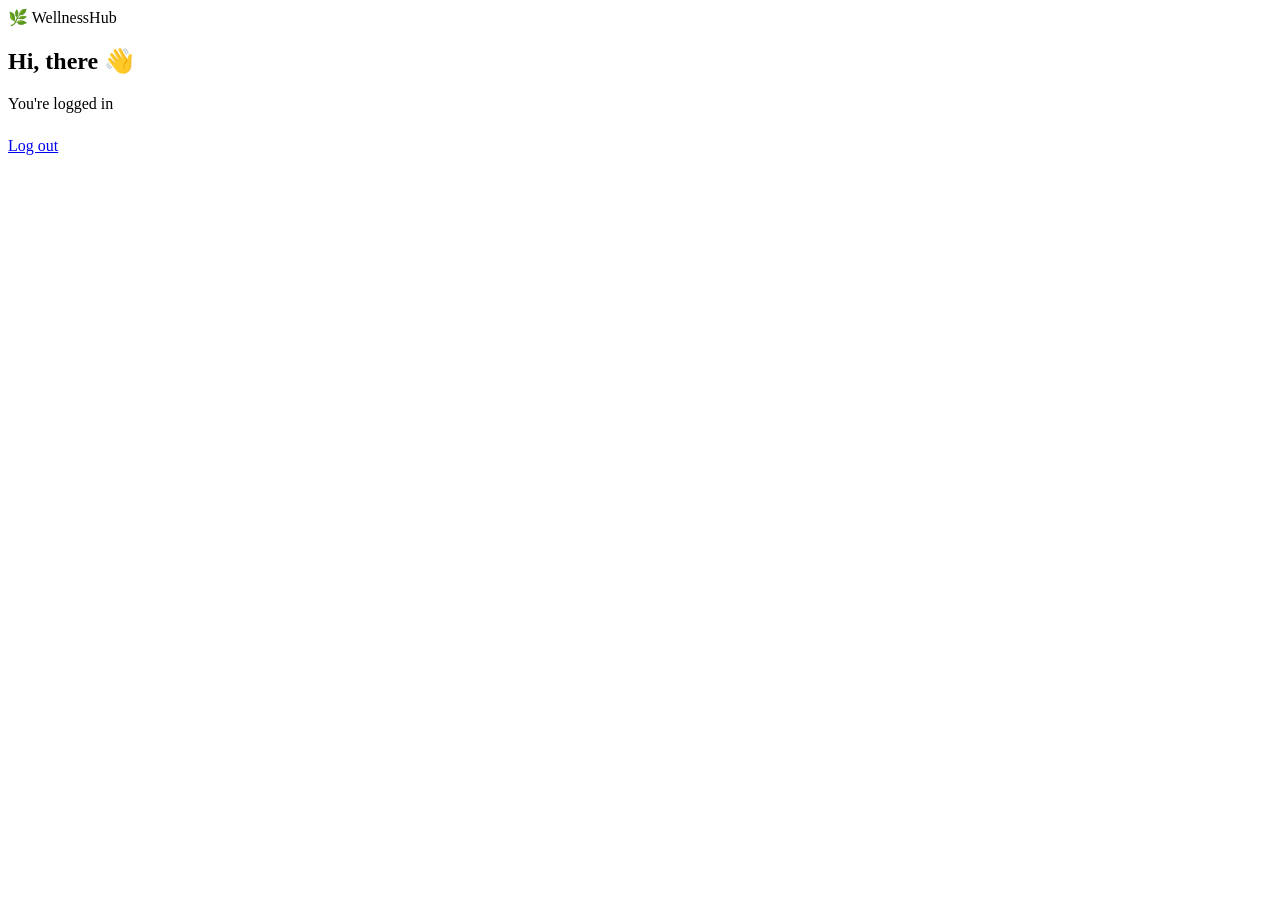
==== dashboard.html @ f6b15fd8 "Add files via upload" ====
<!DOCTYPE html>
<html lang="en">
<head>
  <meta charset="UTF-8" />
  <meta name="viewport" content="width=device-width, initial-scale=1.0" />
  <title>Dashboard WellnessHub</title>
  <link rel="stylesheet" href="css/style.css" />
</head>
<body>

  <main class="screen">
    <div class="card dashboard-shell">

      <div class="brand" style="justify-content:center;">
        <span class="brand-mark" aria-hidden="true">🌿</span>
        <span class="brand-name">WellnessHub</span>
      </div>

      <h2>Hi, <span id="dashboard-user">there</span> 👋</h2>
      <p>You're logged in</p>

      <p style="margin-top:24px;">
        <a href="#" id="logout-link">Log out</a>
      </p>
    </div>
  </main>

  <script src="js/script.js"></script>
</body>
</html>
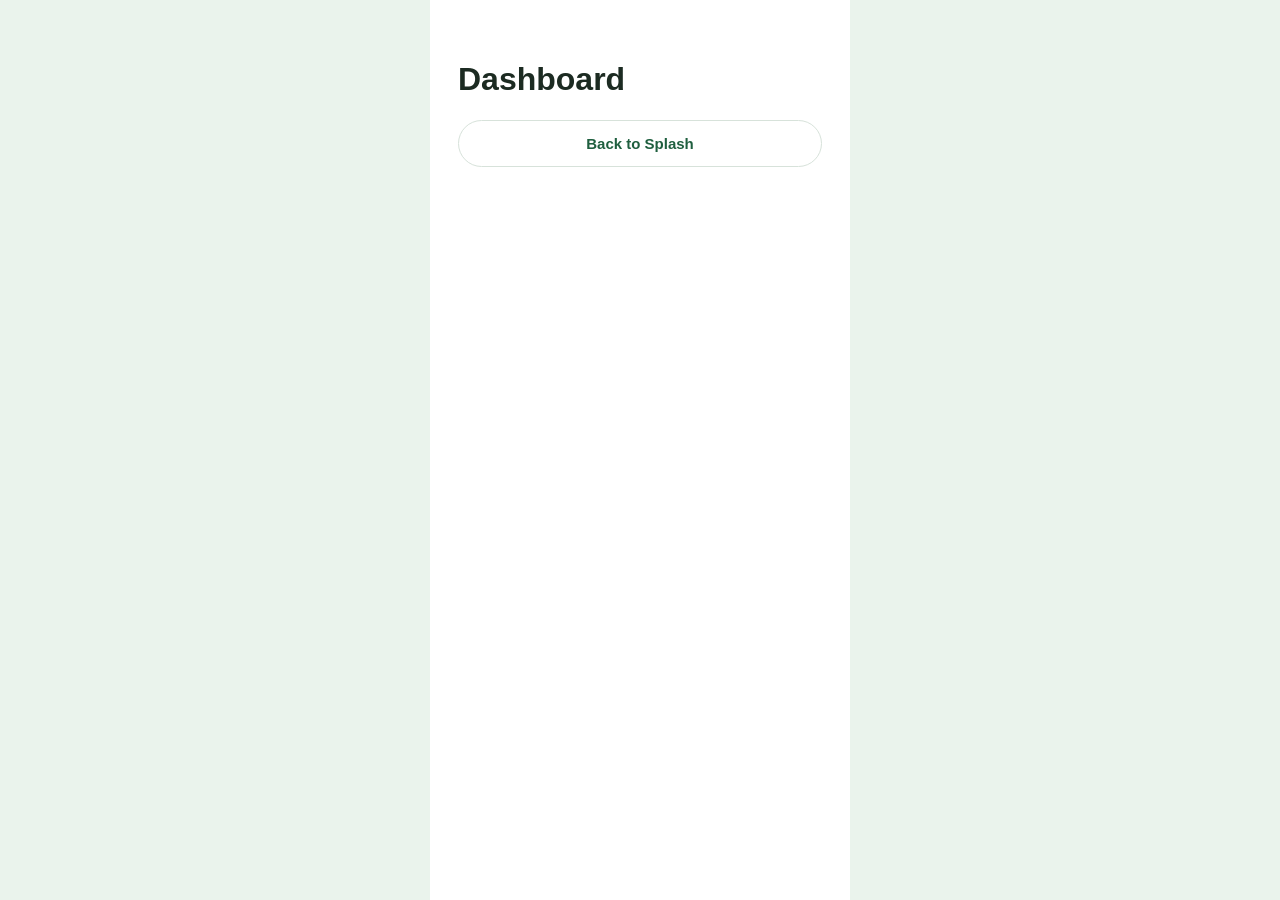
==== commit 8fed170e: "Add files via upload" ====
--- a/dashboard.html
+++ b/dashboard.html
@@ -1,30 +1,15 @@
 <!DOCTYPE html>
 <html lang="en">
 <head>
-  <meta charset="UTF-8" />
-  <meta name="viewport" content="width=device-width, initial-scale=1.0" />
-  <title>Dashboard WellnessHub</title>
-  <link rel="stylesheet" href="css/style.css" />
+<meta charset="UTF-8">
+<meta name="viewport" content="width=device-width, initial-scale=1.0">
+<title>Dashboard - WellnessHub</title>
+<link rel="stylesheet" href="style.css">
 </head>
 <body>
-
-  <main class="screen">
-    <div class="card dashboard-shell">
-
-      <div class="brand" style="justify-content:center;">
-        <span class="brand-mark" aria-hidden="true">🌿</span>
-        <span class="brand-name">WellnessHub</span>
-      </div>
-
-      <h2>Hi, <span id="dashboard-user">there</span> 👋</h2>
-      <p>You're logged in</p>
-
-      <p style="margin-top:24px;">
-        <a href="#" id="logout-link">Log out</a>
-      </p>
-    </div>
+  <main class="screen dashboard-stub">
+    <h1>Dashboard</h1>
+    <a class="btn btn-outline" href="index.html">Back to Splash</a>
   </main>
-
-  <script src="js/script.js"></script>
 </body>
 </html>
--- a/style.css
+++ b/style.css
@@ -0,0 +1,192 @@
+
+:root {
+  --wh-green-dark: #1f5f3f;
+  --wh-green: #2f8f5b;
+  --wh-green-light: #eaf3ec;
+  --wh-text: #1c2b22;
+  --wh-muted: #5b6b60;
+  --wh-border: #d7e2da;
+  --wh-white: #ffffff;
+  --wh-radius: 10px;
+}
+
+* { box-sizing: border-box; }
+
+body {
+  margin: 0;
+  font-family: -apple-system, "Segoe UI", Roboto, Arial, sans-serif;
+  background: var(--wh-green-light);
+  color: var(--wh-text);
+  display: flex;
+  justify-content: center;
+  min-height: 100vh;
+}
+
+.screen {
+  width: 100%;
+  max-width: 420px;
+  min-height: 100vh;
+  background: var(--wh-white);
+  padding: 40px 28px 32px;
+  display: flex;
+  flex-direction: column;
+}
+
+
+.splash {
+  text-align: center;
+  justify-content: space-between;
+  background: linear-gradient(to bottom, #ffffff 45%, var(--wh-green) 45%);
+}
+
+.splash-top { padding-top: 40px; }
+
+.logo-mark {
+  width: 90px;
+  height: 90px;
+  margin: 0 auto 16px;
+}
+
+.brand-name {
+  font-size: 28px;
+  font-weight: 800;
+  color: var(--wh-green-dark);
+  margin: 0 0 12px;
+}
+
+.tagline {
+  color: var(--wh-muted);
+  font-size: 14px;
+  line-height: 1.5;
+  margin: 0 auto;
+  max-width: 260px;
+}
+
+.splash-actions {
+  display: flex;
+  gap: 12px;
+  padding-bottom: 20px;
+}
+
+
+h1.form-title {
+  font-size: 26px;
+  margin: 8px 0 4px;
+}
+
+p.form-subtitle {
+  color: var(--wh-muted);
+  margin: 0 0 24px;
+}
+
+.field { margin-bottom: 18px; }
+
+.field label {
+  display: block;
+  font-weight: 600;
+  font-size: 14px;
+  margin-bottom: 6px;
+}
+
+.field input[type="text"],
+.field input[type="email"],
+.field input[type="password"] {
+  width: 100%;
+  padding: 12px 14px;
+  border: 1px solid var(--wh-border);
+  border-radius: var(--wh-radius);
+  font-size: 14px;
+  background: var(--wh-green-light);
+}
+
+.field input:focus {
+  outline: 2px solid var(--wh-green);
+  outline-offset: 1px;
+}
+
+.field-error {
+  color: #b3261e;
+  font-size: 12px;
+  margin-top: 4px;
+  min-height: 14px;
+}
+
+.checkbox-row {
+  display: flex;
+  align-items: flex-start;
+  gap: 8px;
+  margin-bottom: 20px;
+  font-size: 14px;
+}
+
+.checkbox-row a { color: var(--wh-green-dark); }
+
+.forgot-link {
+  text-align: right;
+  margin: -8px 0 16px;
+  font-size: 13px;
+}
+
+.forgot-link a { color: var(--wh-muted); }
+
+.btn {
+  display: inline-block;
+  width: 100%;
+  padding: 14px 16px;
+  border-radius: 999px;
+  border: none;
+  font-size: 15px;
+  font-weight: 700;
+  cursor: pointer;
+  text-align: center;
+  text-decoration: none;
+}
+
+.btn-primary {
+  background: var(--wh-green);
+  color: var(--wh-white);
+}
+
+.btn-primary:disabled {
+  opacity: 0.6;
+  cursor: not-allowed;
+}
+
+.btn-outline {
+  background: var(--wh-white);
+  color: var(--wh-green-dark);
+  border: 1px solid var(--wh-border);
+}
+
+.divider {
+  text-align: center;
+  color: var(--wh-muted);
+  font-size: 13px;
+  margin: 20px 0;
+}
+
+.footer-note {
+  text-align: center;
+  font-size: 13px;
+  color: var(--wh-muted);
+  margin-top: 20px;
+}
+
+.footer-note a { color: var(--wh-green-dark); font-weight: 600; text-decoration: none; }
+
+.legal-note {
+  font-size: 12px;
+  color: var(--wh-muted);
+  text-align: center;
+  margin-top: 8px;
+}
+
+.legal-note a { color: var(--wh-green-dark); }
+
+  justify-content: center;
+  align-items: center;
+  text-align: center;
+  gap: 8px;
+}
+.dashboard-stub h1 { margin: 0; }
+.dashboard-stub p { color: var(--wh-muted); max-width: 260px; }
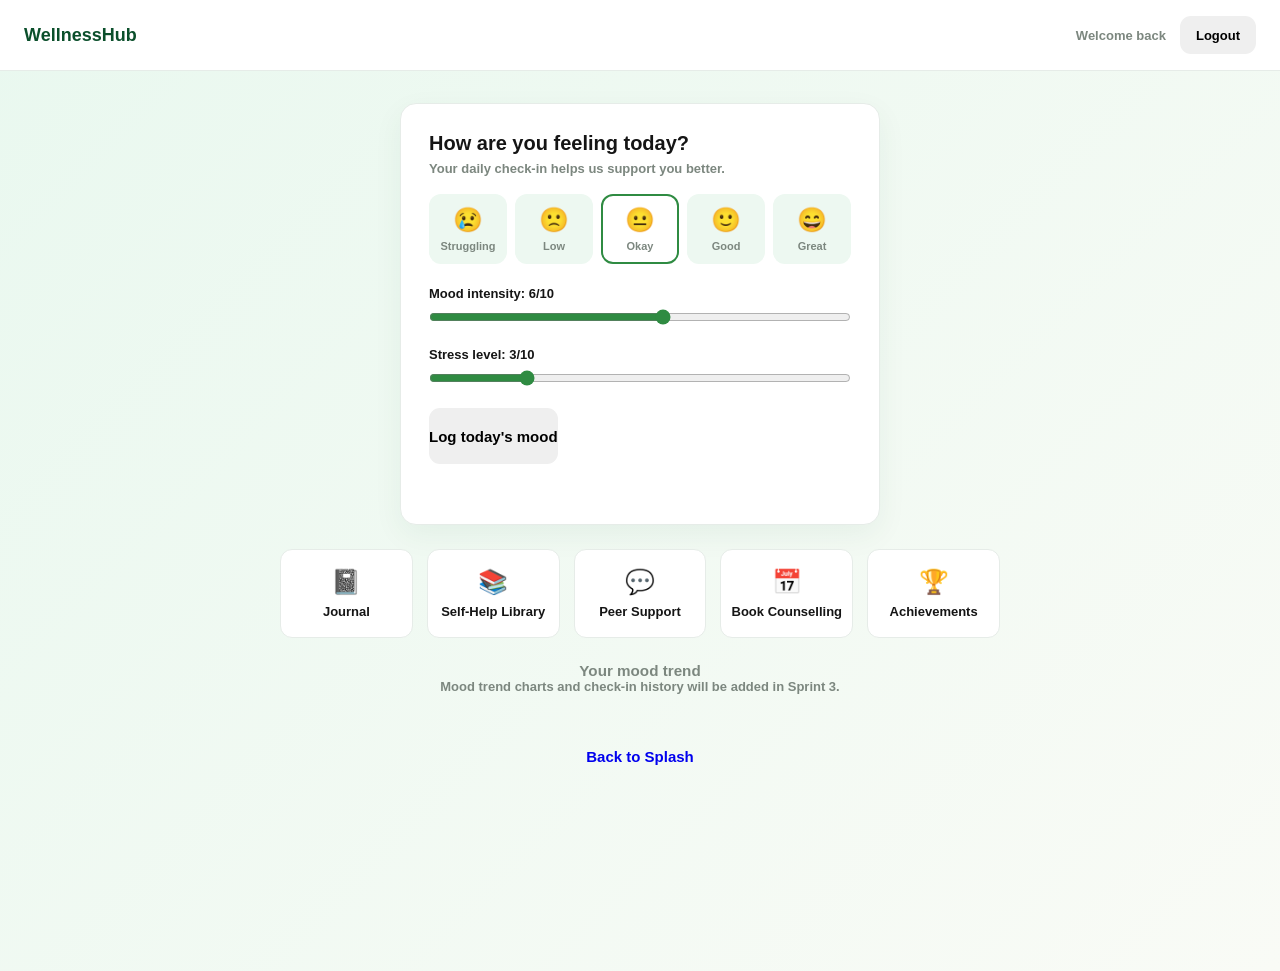
==== commit 62532050: "Add files via upload" ====
--- a/dashboard.html
+++ b/dashboard.html
@@ -7,9 +7,87 @@
 <link rel="stylesheet" href="style.css">
 </head>
 <body>
-  <main class="screen dashboard-stub">
-    <h1>Dashboard</h1>
-    <a class="btn btn-outline" href="index.html">Back to Splash</a>
+  <header class="dashboard-header">
+    <span class="brand-name-sm">WellnessHub</span>
+    <div class="header-actions">
+      <span class="user-greeting" id="userGreeting">Welcome back</span>
+      <button type="button" class="btn btn-outline btn-sm" onclick="logout()">Logout</button>
+    </div>
+  </header>
+
+  <main class="screen dashboard">
+
+    
+    <section class="mood-card">
+      <h2>How are you feeling today?</h2>
+      <p class="mood-subtitle">Your daily check-in helps us support you better.</p>
+
+      <div class="mood-emoji-row" id="moodEmojiRow">
+        <button type="button" class="mood-emoji" data-label="Struggling" data-score="2">
+          <span class="mood-emoji-icon">😢</span><span>Struggling</span>
+        </button>
+        <button type="button" class="mood-emoji" data-label="Low" data-score="4">
+          <span class="mood-emoji-icon">🙁</span><span>Low</span>
+        </button>
+        <button type="button" class="mood-emoji selected" data-label="Okay" data-score="6">
+          <span class="mood-emoji-icon">😐</span><span>Okay</span>
+        </button>
+        <button type="button" class="mood-emoji" data-label="Good" data-score="8">
+          <span class="mood-emoji-icon">🙂</span><span>Good</span>
+        </button>
+        <button type="button" class="mood-emoji" data-label="Great" data-score="10">
+          <span class="mood-emoji-icon">😄</span><span>Great</span>
+        </button>
+      </div>
+
+      <div class="mood-slider-block">
+        <label for="moodSlider">Mood intensity: <span id="moodScoreValue">6</span>/10</label>
+        <input type="range" id="moodSlider" min="1" max="10" value="6">
+      </div>
+
+      <div class="mood-slider-block">
+        <label for="stressSlider">Stress level: <span id="stressValue">3</span>/10</label>
+        <input type="range" id="stressSlider" min="1" max="10" value="3">
+      </div>
+
+      <button type="button" class="btn btn-primary" id="moodSubmitBtn" onclick="submitMoodCheckin()">Log today's mood</button>
+      <p class="mood-status" id="moodStatus"></p>
+    </section>
+
+    <section class="quick-links">
+      <a class="quick-link-card" href="#" aria-disabled="true">
+        <span class="quick-link-icon">📓</span>
+        <span>Journal</span>
+      </a>
+      <a class="quick-link-card" href="#" aria-disabled="true">
+        <span class="quick-link-icon">📚</span>
+        <span>Self-Help Library</span>
+      </a>
+      <a class="quick-link-card" href="#" aria-disabled="true">
+        <span class="quick-link-icon">💬</span>
+        <span>Peer Support</span>
+      </a>
+      <a class="quick-link-card" href="#" aria-disabled="true">
+        <span class="quick-link-icon">📅</span>
+        <span>Book Counselling</span>
+      </a>
+      <a class="quick-link-card" href="#" aria-disabled="true">
+        <span class="quick-link-icon">🏆</span>
+        <span>Achievements</span>
+      </a>
+    </section>
+
+    <section class="trend-placeholder">
+      <h3>Your mood trend</h3>
+      <p>Mood trend charts and check-in history will be added in Sprint 3.</p>
+    </section>
+
+    <a class="btn btn-outline back-link" href="index.html">Back to Splash</a>
   </main>
+
+  <script src="app.js"></script>
+  <script>
+    document.addEventListener("DOMContentLoaded", initDashboard);
+  </script>
 </body>
 </html>
--- a/style.css
+++ b/style.css
@@ -1,192 +1,688 @@
-
-:root {
-  --wh-green-dark: #1f5f3f;
-  --wh-green: #2f8f5b;
-  --wh-green-light: #eaf3ec;
-  --wh-text: #1c2b22;
-  --wh-muted: #5b6b60;
-  --wh-border: #d7e2da;
-  --wh-white: #ffffff;
-  --wh-radius: 10px;
-}
-
-* { box-sizing: border-box; }
-
-body {
-  margin: 0;
-  font-family: -apple-system, "Segoe UI", Roboto, Arial, sans-serif;
-  background: var(--wh-green-light);
-  color: var(--wh-text);
-  display: flex;
-  justify-content: center;
-  min-height: 100vh;
-}
-
-.screen {
-  width: 100%;
-  max-width: 420px;
-  min-height: 100vh;
-  background: var(--wh-white);
-  padding: 40px 28px 32px;
-  display: flex;
-  flex-direction: column;
-}
-
-
-.splash {
-  text-align: center;
-  justify-content: space-between;
-  background: linear-gradient(to bottom, #ffffff 45%, var(--wh-green) 45%);
-}
-
-.splash-top { padding-top: 40px; }
-
-.logo-mark {
-  width: 90px;
-  height: 90px;
-  margin: 0 auto 16px;
-}
-
-.brand-name {
-  font-size: 28px;
-  font-weight: 800;
-  color: var(--wh-green-dark);
-  margin: 0 0 12px;
-}
-
-.tagline {
-  color: var(--wh-muted);
-  font-size: 14px;
-  line-height: 1.5;
-  margin: 0 auto;
-  max-width: 260px;
-}
-
-.splash-actions {
-  display: flex;
-  gap: 12px;
-  padding-bottom: 20px;
-}
-
-
-h1.form-title {
-  font-size: 26px;
-  margin: 8px 0 4px;
-}
-
-p.form-subtitle {
-  color: var(--wh-muted);
-  margin: 0 0 24px;
-}
-
-.field { margin-bottom: 18px; }
-
-.field label {
-  display: block;
-  font-weight: 600;
-  font-size: 14px;
-  margin-bottom: 6px;
-}
-
-.field input[type="text"],
-.field input[type="email"],
-.field input[type="password"] {
-  width: 100%;
-  padding: 12px 14px;
-  border: 1px solid var(--wh-border);
-  border-radius: var(--wh-radius);
-  font-size: 14px;
-  background: var(--wh-green-light);
-}
-
-.field input:focus {
-  outline: 2px solid var(--wh-green);
-  outline-offset: 1px;
-}
-
-.field-error {
-  color: #b3261e;
-  font-size: 12px;
-  margin-top: 4px;
-  min-height: 14px;
-}
-
-.checkbox-row {
-  display: flex;
-  align-items: flex-start;
-  gap: 8px;
-  margin-bottom: 20px;
-  font-size: 14px;
-}
-
-.checkbox-row a { color: var(--wh-green-dark); }
-
-.forgot-link {
-  text-align: right;
-  margin: -8px 0 16px;
-  font-size: 13px;
-}
-
-.forgot-link a { color: var(--wh-muted); }
-
-.btn {
-  display: inline-block;
-  width: 100%;
-  padding: 14px 16px;
-  border-radius: 999px;
-  border: none;
-  font-size: 15px;
-  font-weight: 700;
-  cursor: pointer;
-  text-align: center;
-  text-decoration: none;
-}
-
-.btn-primary {
-  background: var(--wh-green);
-  color: var(--wh-white);
-}
-
-.btn-primary:disabled {
-  opacity: 0.6;
-  cursor: not-allowed;
-}
-
-.btn-outline {
-  background: var(--wh-white);
-  color: var(--wh-green-dark);
-  border: 1px solid var(--wh-border);
-}
-
-.divider {
-  text-align: center;
-  color: var(--wh-muted);
-  font-size: 13px;
-  margin: 20px 0;
-}
-
-.footer-note {
-  text-align: center;
-  font-size: 13px;
-  color: var(--wh-muted);
-  margin-top: 20px;
-}
-
-.footer-note a { color: var(--wh-green-dark); font-weight: 600; text-decoration: none; }
-
-.legal-note {
-  font-size: 12px;
-  color: var(--wh-muted);
-  text-align: center;
-  margin-top: 8px;
-}
-
-.legal-note a { color: var(--wh-green-dark); }
-
-  justify-content: center;
-  align-items: center;
-  text-align: center;
-  gap: 8px;
-}
-.dashboard-stub h1 { margin: 0; }
-.dashboard-stub p { color: var(--wh-muted); max-width: 260px; }
+* {
+  margin: 0;
+  padding: 0;
+  box-sizing: border-box;
+}
+
+:root {
+  --dark-green: #0b4f2b;
+  --green: #2f8b42;
+  --light-green: #edf8f1;
+  --text: #151515;
+  --muted: #7c877f;
+  --border: #e6ece8;
+  --white: #ffffff;
+}
+
+body {
+  min-height: 100vh;
+  font-family: Arial, Helvetica, sans-serif;
+  background: linear-gradient(135deg, #e9f8ef, #f9fbf6);
+  color: var(--text);
+}
+
+.screen {
+  min-height: 100vh;
+  display: flex;
+  justify-content: center;
+  align-items: center;
+  padding: 25px;
+}
+
+.phone {
+  width: 390px;
+  min-height: 760px;
+  border-radius: 28px;
+  overflow: hidden;
+  position: relative;
+  box-shadow: 0 25px 70px rgba(22, 83, 43, 0.18);
+}
+
+.splash-phone {
+  background: linear-gradient(
+    180deg,
+    #effbf5 0%,
+    #e6f6ec 46%,
+    #195c32 100%
+  );
+  padding: 75px 34px 35px;
+}
+
+.splash-top {
+  text-align: center;
+  position: relative;
+  z-index: 3;
+}
+
+.logo {
+  width: 120px;
+  height: 120px;
+  margin: 0 auto 20px;
+  position: relative;
+}
+
+.leaf {
+  position: absolute;
+  width: 34px;
+  height: 46px;
+  background: #5faf63;
+  top: 0;
+  border-radius: 100% 0 100% 0;
+}
+
+.left-leaf {
+  left: 35px;
+  transform: rotate(-35deg);
+}
+
+.right-leaf {
+  right: 35px;
+  transform: rotate(35deg) scaleX(-1);
+}
+
+.brain {
+  width: 105px;
+  height: 80px;
+  position: absolute;
+  left: 7px;
+  bottom: 5px;
+  display: flex;
+  justify-content: center;
+  align-items: center;
+}
+
+.brain-side {
+  width: 48px;
+  height: 70px;
+  background: #7fc690;
+  border: 4px solid #2d7843;
+  border-radius: 50% 45% 45% 50%;
+}
+
+.brain-side.right {
+  border-radius: 45% 50% 50% 45%;
+  background: #8dd29d;
+}
+
+.brain-line {
+  width: 7px;
+  height: 98px;
+  background: #195c32;
+  border-radius: 20px;
+  margin: 0 -2px;
+  z-index: 2;
+}
+
+.splash-top h1 {
+  color: var(--dark-green);
+  font-size: 48px;
+  font-weight: 900;
+  margin-bottom: 22px;
+  letter-spacing: -1px;
+}
+
+.splash-top p {
+  font-size: 15px;
+  line-height: 1.8;
+  font-weight: 700;
+  color: #27382d;
+}
+
+.scene {
+  position: absolute;
+  left: 0;
+  right: 0;
+  bottom: 0;
+  height: 395px;
+  overflow: hidden;
+  z-index: 1;
+}
+
+.mountain {
+  position: absolute;
+  bottom: 210px;
+  width: 260px;
+  height: 160px;
+  background: #8ebf9f;
+  opacity: 0.55;
+  clip-path: polygon(50% 0, 0 100%, 100% 100%);
+}
+
+.m1 {
+  left: -80px;
+}
+
+.m2 {
+  right: -70px;
+  bottom: 195px;
+  transform: scale(1.2);
+}
+
+.hill {
+  position: absolute;
+  left: 50%;
+  transform: translateX(-50%);
+  border-radius: 50% 50% 0 0;
+}
+
+.h1 {
+  width: 720px;
+  height: 250px;
+  bottom: 35px;
+  background: linear-gradient(#4d955f, #165c34);
+}
+
+.h2 {
+  width: 590px;
+  height: 175px;
+  bottom: -45px;
+  background: linear-gradient(#2f8244, #0b4728);
+}
+
+.person {
+  position: absolute;
+  width: 90px;
+  height: 115px;
+  left: 210px;
+  bottom: 120px;
+}
+
+.head {
+  position: absolute;
+  width: 22px;
+  height: 24px;
+  background: #efb68b;
+  border-radius: 50%;
+  left: 35px;
+  top: 4px;
+}
+
+.hair {
+  position: absolute;
+  width: 25px;
+  height: 24px;
+  background: #17251c;
+  border-radius: 60% 40% 55% 45%;
+  left: 28px;
+  top: 1px;
+}
+
+.body {
+  position: absolute;
+  width: 34px;
+  height: 50px;
+  background: #f4efe2;
+  border-radius: 16px 16px 8px 8px;
+  left: 24px;
+  top: 30px;
+  transform: rotate(-5deg);
+}
+
+.laptop {
+  position: absolute;
+  width: 43px;
+  height: 27px;
+  background: #223d38;
+  left: 50px;
+  top: 56px;
+  border-radius: 3px;
+  transform: skewX(-12deg);
+}
+
+.legs {
+  position: absolute;
+  width: 72px;
+  height: 18px;
+  background: #1f342b;
+  border-radius: 20px;
+  left: 12px;
+  top: 84px;
+  transform: rotate(6deg);
+}
+
+.plant {
+  position: absolute;
+  right: 28px;
+  bottom: 95px;
+  width: 80px;
+  height: 210px;
+  border-left: 9px solid #287a42;
+  transform: rotate(10deg);
+  border-radius: 100% 0 0 0;
+}
+
+.plant span {
+  position: absolute;
+  width: 38px;
+  height: 70px;
+  background: linear-gradient(#76bd7d, #256f3a);
+  border-radius: 100% 0 100% 0;
+}
+
+.plant span:nth-child(1) {
+  top: 15px;
+  left: 2px;
+  transform: rotate(20deg);
+}
+
+.plant span:nth-child(2) {
+  top: 68px;
+  left: 28px;
+  transform: rotate(35deg);
+}
+
+.plant span:nth-child(3) {
+  top: 115px;
+  left: -22px;
+  transform: rotate(-35deg);
+}
+
+.splash-buttons {
+  position: absolute;
+  left: 34px;
+  right: 34px;
+  bottom: 35px;
+  z-index: 5;
+  display: grid;
+  grid-template-columns: 1fr 1fr;
+  gap: 14px;
+}
+
+.btn {
+  height: 56px;
+  border-radius: 11px;
+  border: none;
+  cursor: pointer;
+  text-decoration: none;
+  font-weight: 800;
+  font-size: 15px;
+  display: flex;
+  align-items: center;
+  justify-content: center;
+}
+
+.light {
+  background: white;
+  color: #16221b;
+}
+
+.dark,
+.primary {
+  background: linear-gradient(#4c9c50, #24763d);
+  color: white;
+}
+
+.form-phone {
+  background: white;
+  padding: 32px 31px;
+  display: flex;
+  flex-direction: column;
+}
+
+.back-brand {
+  color: var(--dark-green);
+  font-size: 16px;
+  font-weight: 900;
+  text-decoration: none;
+}
+
+.form-title {
+  text-align: center;
+  margin-top: 82px;
+  margin-bottom: 42px;
+}
+
+.register-title {
+  margin-top: 75px;
+  margin-bottom: 38px;
+}
+
+.form-title h2 {
+  font-size: 29px;
+  font-weight: 900;
+  margin-bottom: 11px;
+}
+
+.form-title p {
+  color: var(--muted);
+  font-weight: 600;
+  font-size: 15px;
+}
+
+.auth-form {
+  display: flex;
+  flex-direction: column;
+  gap: 19px;
+}
+
+.auth-form label {
+  display: flex;
+  flex-direction: column;
+  gap: 10px;
+  font-size: 13px;
+  font-weight: 900;
+  position: relative;
+}
+
+.auth-form input {
+  height: 55px;
+  border: 1px solid var(--border);
+  border-radius: 8px;
+  padding: 0 16px;
+  font-size: 14px;
+  outline: none;
+  font-weight: 600;
+}
+
+.auth-form input:focus {
+  border-color: var(--green);
+  box-shadow: 0 0 0 4px rgba(47, 139, 66, 0.1);
+}
+
+.password-box input {
+  padding-right: 50px;
+}
+
+.toggle-password {
+  position: absolute;
+  right: 12px;
+  bottom: 10px;
+  width: 35px;
+  height: 35px;
+  border: none;
+  background: transparent;
+  color: #9aa59d;
+  font-size: 18px;
+  cursor: pointer;
+}
+
+.forgot-row {
+  display: flex;
+  justify-content: space-between;
+  margin-top: -6px;
+  font-size: 13px;
+}
+
+.forgot-row a {
+  color: #98a59d;
+  text-decoration: none;
+  font-weight: 800;
+}
+
+.divider {
+  display: flex;
+  align-items: center;
+  gap: 12px;
+  color: #b2bcb5;
+  font-size: 13px;
+  font-weight: 800;
+}
+
+.divider::before,
+.divider::after {
+  content: "";
+  height: 1px;
+  flex: 1;
+  background: var(--border);
+}
+
+.bio-btn {
+  height: 56px;
+  border: 1px solid var(--border);
+  background: white;
+  border-radius: 9px;
+  font-weight: 900;
+  font-size: 15px;
+  cursor: pointer;
+}
+
+.bio-btn span {
+  color: var(--green);
+  font-size: 18px;
+  margin-right: 8px;
+}
+
+.policy {
+  font-size: 12px;
+  color: #9ca7a0;
+  line-height: 1.6;
+  font-weight: 700;
+  margin-top: 12px;
+}
+
+.policy a,
+.bottom-text a {
+  color: var(--green);
+  text-decoration: none;
+  font-weight: 900;
+}
+
+.bottom-text {
+  margin-top: auto;
+  padding-top: 30px;
+  text-align: center;
+  font-size: 14px;
+  color: #89948e;
+  font-weight: 700;
+}
+
+.check-row {
+  flex-direction: row !important;
+  align-items: center;
+  gap: 10px !important;
+  color: #5d665f;
+}
+
+.check-row input {
+  width: 20px;
+  height: 20px;
+  accent-color: var(--green);
+}
+
+.error {
+  border-color: #c63d3d !important;
+}
+
+.toast {
+  position: fixed;
+  bottom: 25px;
+  left: 50%;
+  transform: translateX(-50%);
+  background: #10281a;
+  color: white;
+  padding: 14px 20px;
+  border-radius: 12px;
+  font-weight: 800;
+  box-shadow: 0 15px 40px rgba(0, 0, 0, 0.25);
+  z-index: 100;
+}
+
+/* Sprint 2 - Dashboard layout, navigation, mood slider + emoji check-in */
+
+.dashboard-header {
+  display: flex;
+  justify-content: space-between;
+  align-items: center;
+  padding: 16px 24px;
+  background: var(--white);
+  border-bottom: 1px solid var(--border);
+}
+
+.brand-name-sm {
+  font-weight: 900;
+  color: var(--dark-green);
+  font-size: 18px;
+}
+
+.header-actions {
+  display: flex;
+  align-items: center;
+  gap: 14px;
+}
+
+.user-greeting {
+  font-size: 13px;
+  font-weight: 700;
+  color: var(--muted);
+}
+
+.btn-sm {
+  height: 38px;
+  padding: 0 16px;
+  font-size: 13px;
+}
+
+.screen.dashboard {
+  flex-direction: column;
+  align-items: stretch;
+  justify-content: flex-start;
+  padding: 32px 20px 60px;
+  gap: 24px;
+}
+
+.mood-card {
+  width: 100%;
+  max-width: 480px;
+  margin: 0 auto;
+  background: var(--white);
+  border: 1px solid var(--border);
+  border-radius: 16px;
+  padding: 28px;
+  box-shadow: 0 10px 30px rgba(11, 79, 43, 0.06);
+}
+
+.mood-card h2 {
+  font-size: 20px;
+  margin-bottom: 6px;
+}
+
+.mood-subtitle {
+  color: var(--muted);
+  font-size: 13px;
+  font-weight: 600;
+  margin-bottom: 18px;
+}
+
+.mood-emoji-row {
+  display: flex;
+  justify-content: space-between;
+  gap: 8px;
+  margin-bottom: 22px;
+}
+
+.mood-emoji {
+  flex: 1;
+  display: flex;
+  flex-direction: column;
+  align-items: center;
+  gap: 6px;
+  background: var(--light-green);
+  border: 2px solid transparent;
+  border-radius: 12px;
+  padding: 10px 4px;
+  cursor: pointer;
+}
+
+.mood-emoji-icon {
+  font-size: 24px;
+}
+
+.mood-emoji span:last-child {
+  font-size: 11px;
+  font-weight: 700;
+  color: var(--muted);
+}
+
+.mood-emoji.selected {
+  border-color: var(--green);
+  background: var(--white);
+}
+
+.mood-slider-block {
+  margin-bottom: 18px;
+}
+
+.mood-slider-block label {
+  display: block;
+  font-size: 13px;
+  font-weight: 700;
+  margin-bottom: 8px;
+}
+
+.mood-slider-block input[type="range"] {
+  width: 100%;
+  accent-color: var(--green);
+}
+
+.mood-status {
+  margin-top: 14px;
+  min-height: 18px;
+  font-size: 13px;
+  font-weight: 700;
+  color: var(--green);
+}
+
+.quick-links {
+  width: 100%;
+  max-width: 720px;
+  margin: 0 auto;
+  display: grid;
+  grid-template-columns: repeat(auto-fit, minmax(130px, 1fr));
+  gap: 14px;
+}
+
+.quick-link-card {
+  background: var(--white);
+  border: 1px solid var(--border);
+  border-radius: 12px;
+  padding: 18px 10px;
+  text-align: center;
+  text-decoration: none;
+  color: var(--text);
+  font-weight: 700;
+  font-size: 13px;
+  display: flex;
+  flex-direction: column;
+  align-items: center;
+  gap: 8px;
+}
+
+.quick-link-icon {
+  font-size: 24px;
+}
+
+.trend-placeholder {
+  width: 100%;
+  max-width: 480px;
+  margin: 0 auto;
+  text-align: center;
+  color: var(--muted);
+  font-size: 13px;
+  font-weight: 600;
+}
+
+.back-link {
+  max-width: 220px;
+  margin: 10px auto 0;
+}
+
+@media (max-width: 480px) {
+  .screen {
+    padding: 0;
+  }
+
+  .phone {
+    width: 100%;
+    min-height: 100vh;
+    border-radius: 0;
+  }
+
+  .splash-phone {
+    padding-left: 25px;
+    padding-right: 25px;
+  }
+
+  .person {
+    left: 55%;
+  }
+}
